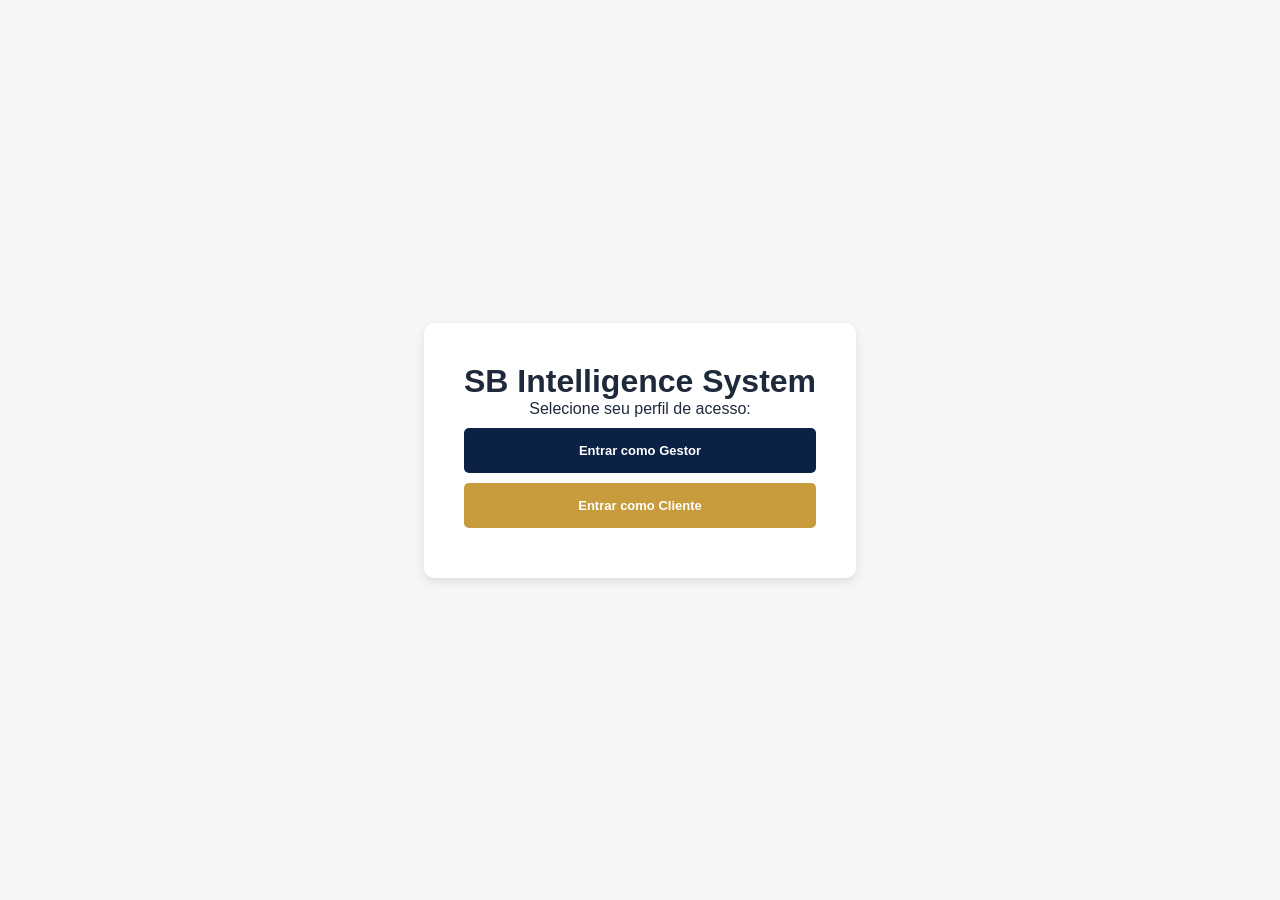
==== index.html @ a7cc28e0 "feat: versão inicial do projeto" ====
<!DOCTYPE html>
<html lang="pt-br">
<head>
    <meta charset="UTF-8">
    <title>SB Intelligence System - Acesso</title>
    <link rel="stylesheet" href="assets/css/style.css">
    <style>
        body { display: flex; justify-content: center; align-items: center; height: 100vh; background-color: #f4f7f6; }
        .login-box { text-align: center; background: white; padding: 40px; border-radius: 10px; box-shadow: 0 4px 10px rgba(0,0,0,0.1); }
        .btn-link { display: block; margin: 10px 0; padding: 15px 30px; text-decoration: none; border-radius: 5px; font-weight: bold; }
        .btn-gestor { background-color: #0B2146; color: white; }
        .btn-cliente { background-color: #C89B3C; color: white; }
    </style>
</head>
<body>

    <div class="login-box">
        <h1>SB Intelligence System</h1>
        <p>Selecione seu perfil de acesso:</p>
        
        <a href="views/gestor/dashboard-admin.html" class="btn-link btn-gestor">Entrar como Gestor</a>
        <a href="views/cliente/dashboard-cliente.html" class="btn-link btn-cliente">Entrar como Cliente</a>
    </div>

</body>
</html>
---- assets/css/style.css ----
/* ==========================================================================
   DESIGN SYSTEM GLOBAL - SB INTELLIGENCE SYSTEM (PADRÃO OURO)
   ========================================================================== */

:root {
    /* Cores Corporativas e de Identidade */
    --azul-principal: #0F1E36;    /* Azul Marinho Premium Profundo */
    --azul-sidebar: #0B1629;      /* Sidebar com tonalidade ligeiramente mais escura */
    --dourado: #C89B3C;           /* Dourado Corporativo (Apoio à Decisão / Êxito) */
    --fundo: #F4F6F9;             /* Cinza Claro Moderno para fundo de Tela */
    --branco: #FFFFFF;            /* Branco Puro para Cards e Containers */
    
    /* Tipografia e Textos */
    --texto-escuro: #1E293B;      /* Cinza Grafite para Títulos e Textos Principais */
    --texto-secundario: #64748B;  /* Cinza Médio para Detalhes e Legendas */
    --borda: #E2E8F0;             /* Cor de Borda Suave para Separação */

    /* Badges e Status de Negócio (Netflix & Compliance) */
    --sucesso: #2E7D32;           /* Verde para Regular, Pago e Liberado */
    --alerta: #ED6C02;            /* Laranja para Prazos Médios e Alertas */
    --erro: #D32F2F;              /* Vermelho para Vencido, Bloqueado e Não Pago */
}

/* ==========================================================================
   RESET E CONFIGURAÇÕES DE BASE
   ========================================================================== */
* {
    margin: 0;
    padding: 0;
    box-sizing: border-box;
    font-family: 'Segoe UI', -apple-system, BlinkMacSystemFont, Roboto, Helvetica, Arial, sans-serif;
}

body {
    background-color: var(--fundo);
    color: var(--texto-escuro);
    overflow-x: hidden;
    -webkit-font-smoothing: antialiased;
}

/* ==========================================================================
   ESTRUTURA DE LAYOUT EM REDE (FLUIDO E TOTAL)
   ========================================================================== */
.app-container {
    display: flex;
    min-height: 100vh;
    width: 100vw;
}

/* Sidebar Fixa */
.sidebar {
    width: 260px;
    background-color: var(--azul-sidebar);
    color: var(--branco);
    display: flex;
    flex-direction: column;
    flex-shrink: 0;
    box-shadow: 4px 0 10px rgba(0, 0, 0, 0.05);
    z-index: 10;
}

/* ==========================================
   LOGO DA SIDEBAR COM SUBTÍTULO CENTRALIZADO
   ========================================== */
.sidebar-logo {
    padding: 30px 24px;
    border-bottom: 1px solid rgba(255, 255, 255, 0.1);
    display: flex;
    flex-direction: column;
    gap: 6px;
    margin-bottom: 10px;
    text-align: center;     /* Centraliza as linhas de texto */
    align-items: center;    /* Força os blocos a se alinharem no meio */
}

.logo-main {
    font-size: 18px;
    font-weight: 700;
    color: var(--dourado);
    line-height: 1.2;
}

.logo-subtitle {
    font-size: 11px;
    font-weight: 600;
    color: #94A3B8;
    text-transform: uppercase;
    letter-spacing: 1px;
}

.sidebar nav {
    display: flex;
    flex-direction: column;
    padding: 20px 0;
    gap: 4px;
}

.nav-link {
    padding: 14px 24px;
    color: #94A3B8;
    text-decoration: none;
    font-size: 14px;
    font-weight: 500;
    display: flex;
    align-items: center;
    transition: all 0.2s ease;
    border-left: 4px solid transparent;
}

.nav-link:hover, .nav-link.active {
    color: var(--branco);
    background-color: rgba(255, 255, 255, 0.04);
    border-left-color: var(--dourado);
}

/* Área de Conteúdo Principal Flexível */
.main-content, .main-wrapper {
    flex: 1;
    display: flex;
    flex-direction: column;
    background-color: var(--fundo);
    min-width: 0; /* Previne estouros de layout */
}

/* Container de Conteúdo Geral */
.container {
    padding: 30px;
    width: 100%;
    max-width: 98% !important; /* Força expansão total idêntica ao Financeiro */
    margin: 0 auto;
    display: flex;
    flex-direction: column;
    gap: 24px;
}

/* ==========================================================================
   CABEÇALHO SUPERIOR PADRÃO OURO (HEADER GLOBAL 85PX)
   ========================================================================== */
.top-header, .header {
    height: 85px;
    background-color: var(--branco);
    border-bottom: 1px solid var(--borda);
    box-shadow: 0 2px 10px rgba(0, 0, 0, 0.02);
    display: flex;
    align-items: center;
    justify-content: space-between;
    padding: 0 40px;
    flex-shrink: 0;
    width: 100%;
}

.top-header h2, .header h2 {
    font-size: 24px;
    color: var(--azul-principal);
    font-weight: 600;
    margin: 0;
}

/* Perfil e Avatar */
.user-profile {
    display: flex;
    align-items: center;
    gap: 15px;
    font-size: 15px;
    font-weight: 500;
    color: var(--texto-escuro);
}

.user-profile .avatar {
    width: 45px;
    height: 45px;
    border-radius: 50%;
    background-color: var(--dourado);
    color: var(--branco);
    display: flex;
    align-items: center;
    justify-content: center;
    font-size: 18px;
    font-weight: bold;
    box-shadow: 0 2px 6px rgba(200, 155, 60, 0.3);
}

/* ==========================================================================
   CARDS E BLOCOS DE COMPONENTES
   ========================================================================== */
.card {
    background: var(--branco);
    border-radius: 8px;
    box-shadow: 0 4px 12px rgba(0, 0, 0, 0.03);
    padding: 24px;
    width: 100%;
    border-top: 4px solid transparent;
    transition: transform 0.2s, box-shadow 0.2s;
    
}

.card-title {
    font-size: 16px;
    color: var(--azul-principal);
    font-weight: 600;
    margin-bottom: 12px;
}

.card h2 {
    font-size: 28px;
    font-weight: 700;
    color: var(--texto-escuro);
    margin: 8px 0;
}
/* (Aqui em cima vai estar todo o resto do seu código CSS que já existe) */


/* Grid de KPIs - Totalmente Largo e Adaptável */
.kpi-grid {
    display: flex;
    gap: 24px;
    width: 100%;
}

.kpi-grid .card {
    flex: 1; /* Força todos os cards a se expandirem em frações idênticas */
    margin: 0;
}
/* ==========================================
   BORDAS DE DESTAQUE PARA OS CARDS (ACCENTS)
   ========================================== */
.card.accent-azul { border-top-color: var(--azul-principal); }
.card.accent-verde { border-top-color: var(--sucesso); }
.card.accent-laranja { border-top-color: var(--alerta); }
.card.accent-vermelho { border-top-color: var(--erro); }
.card.accent-dourado { border-top-color: var(--dourado); }

/* ==========================================================================
   ELEMENTOS DE FORMULÁRIO E FILTROS CONTEXTUAIS
   ========================================================================== */
.search-bar {
    padding: 10px 16px;
    border: 1px solid var(--borda);
    border-radius: 4px;
    font-size: 14px;
    outline: none;
    width: 100%;
    transition: border-color 0.2s;
    background-color: #FAFAFA;
}

.search-bar:focus {
    border-color: var(--azul-principal);
    background-color: var(--branco);
}

/* ==========================================================================
   TABELAS PROFISSIONAIS (B2B AUDITORIA)
   ========================================================================== */
.table-base, table {
    width: 100%;
    border-collapse: collapse;
    margin-top: 10px;
    text-align: left;
}

.table-base th, table th {
    padding: 14px 16px;
    background-color: #F8FAFC;
    color: var(--texto-secundario);
    font-size: 13px;
    font-weight: 600;
    text-transform: uppercase;
    letter-spacing: 0.5px;
    border-bottom: 1px solid var(--borda);
}

.table-base td, table td {
    padding: 16px;
    font-size: 14px;
    color: var(--texto-escuro);
    border-bottom: 1px solid #F1F5F9;
    vertical-align: middle;
}

.table-base tr:hover, table tr:hover {
    background-color: #F8FAFC;
}

/* Badges de Status Parametrizadas */
.badge {
    padding: 6px 12px;
    border-radius: 4px;
    font-size: 12px;
    font-weight: 600;
    display: inline-block;
    text-align: center;
}

.badge.ok, .badge.sucesso {
    background-color: #E8F5E9;
    color: var(--sucesso);
}

.badge.alerta {
    background-color: #FFF3E0;
    color: var(--alerta);
}

.badge.erro {
    background-color: #FFEBEE;
    color: var(--erro);
}

/* ==========================================================================
   BOTÕES DE AÇÃO PADRONIZADOS
   ========================================================================== */
/* Botão Principal Call To Action (+ Cadastrar / + Emitir) */
.btn-novo {
    background-color: var(--dourado);
    color: var(--branco);
    border: none;
    padding: 10px 20px;
    border-radius: 4px;
    font-size: 14px;
    font-weight: 600;
    cursor: pointer;
    white-space: nowrap;
    box-shadow: 0 2px 5px rgba(200, 155, 60, 0.2);
    transition: all 0.2s ease;
}

.btn-novo:hover {
    filter: brightness(0.95);
    box-shadow: 0 4px 8px rgba(200, 155, 60, 0.3);
}

/* Botões Internos de Linha de Tabela */
.btn-table {
    padding: 6px 12px;
    border-radius: 4px;
    border: 1px solid var(--borda);
    font-size: 12px;
    font-weight: 600;
    cursor: pointer;
    background-color: var(--branco);
    color: var(--texto-escuro);
    transition: all 0.2s ease;
}

.btn-table:hover {
    background-color: #F1F5F9;
    border-color: var(--texto-secundario);
}

/* Link Secundário de Navegação Rápida (Ver Todas >) */
.btn-link {
    font-size: 13px;
    font-weight: 600;
    color: var(--dourado);
    text-decoration: none;
    transition: color 0.2s;
}

.btn-link:hover {
    color: var(--azul-principal);
    text-decoration: underline;
}

/* ==========================================================================
   TIMELINES E COMPONENTES OPERACIONAIS (VISÃO CLIENTE)
   ========================================================================== */
.timeline {
    display: flex;
    flex-direction: column;
    gap: 20px;
    padding-left: 10px;
    margin-top: 15px;
}

.timeline-item {
    display: flex;
    align-items: center;
    gap: 15px;
}

.timeline-item .dot {
    width: 12px;
    height: 12px;
    border-radius: 50%;
    background-color: var(--borda);
    flex-shrink: 0;
}

.timeline-item.completed .dot { background-color: var(--sucesso); box-shadow: 0 0 0 4px rgba(46, 125, 50, 0.15); }
.timeline-item.scheduled .dot { background-color: var(--dourado); box-shadow: 0 0 0 4px rgba(200, 155, 60, 0.15); }
.timeline-item.pending .dot { background-color: var(--erro); box-shadow: 0 0 0 4px rgba(211, 47, 47, 0.15); }


/* ==========================================================================
   COMPONENTES REUSÁVEIS: FILTROS, AÇÕES E TEXTOS AUXILIARES
   ========================================================================== */

/* Grupo de filtros alinhados lado a lado */
.crm-filter-group {
    display: flex;
    gap: 12px;
    align-items: center;
    flex-wrap: wrap; /* Garante que não quebre em telas menores */
}

/* Campos de Seleção (Dropdowns) padronizados */
.select-filter {
    padding: 8px 12px;
    border: 1px solid var(--borda);
    border-radius: 4px;
    font-size: 13px;
    outline: none;
    background-color: var(--branco);
    color: var(--texto-escuro);
    cursor: pointer;
    transition: border-color 0.2s ease;
}

.select-filter:hover, .select-filter:focus {
    border-color: var(--azul-principal);
}

/* Grupo de botões de ação nas tabelas */
.btn-action-group {
    display: flex;
    gap: 6px;
}

/* Texto de legenda e detalhes (cinza pequeno) */
.text-detail { 
    font-size: 12px; 
    color: var(--texto-secundario); 
    margin-top: 4px; 
}
/* ==========================================
   COMPONENTE: SINO DE NOTIFICAÇÃO
   ========================================== */
.notification-container {
    position: relative;
    margin-right: 20px;
    cursor: pointer;
}

.notification-bell {
    font-size: 20px;
    color: var(--azul-principal);
    transition: transform 0.3s ease;
}

/* Animação de pulsação quando há notificações */
.has-notification::after {
    content: '';
    position: absolute;
    top: -2px;
    right: -2px;
    width: 10px;
    height: 10px;
    background-color: var(--erro);
    border-radius: 50%;
    animation: pulse 1.5s infinite;
}

@keyframes pulse {
    0% { transform: scale(1); opacity: 1; }
    50% { transform: scale(1.5); opacity: 0.5; }
    100% { transform: scale(1); opacity: 1; }
}

/* Dropdown de Notificações */
.notif-menu {
    position: absolute;
    top: 40px;
    right: 0;
    width: 300px;
    background: var(--branco);
    border-radius: 8px;
    box-shadow: 0 5px 15px rgba(0,0,0,0.15);
    display: none;
    z-index: 100;
    padding: 10px 0;
}

.notif-menu.active { display: block; }

.notif-item {
    padding: 12px 16px;
    border-bottom: 1px solid #F1F5F9;
    font-size: 12px;
    color: var(--texto-escuro);
}

.notif-item:hover { background-color: #F8FAFC; }
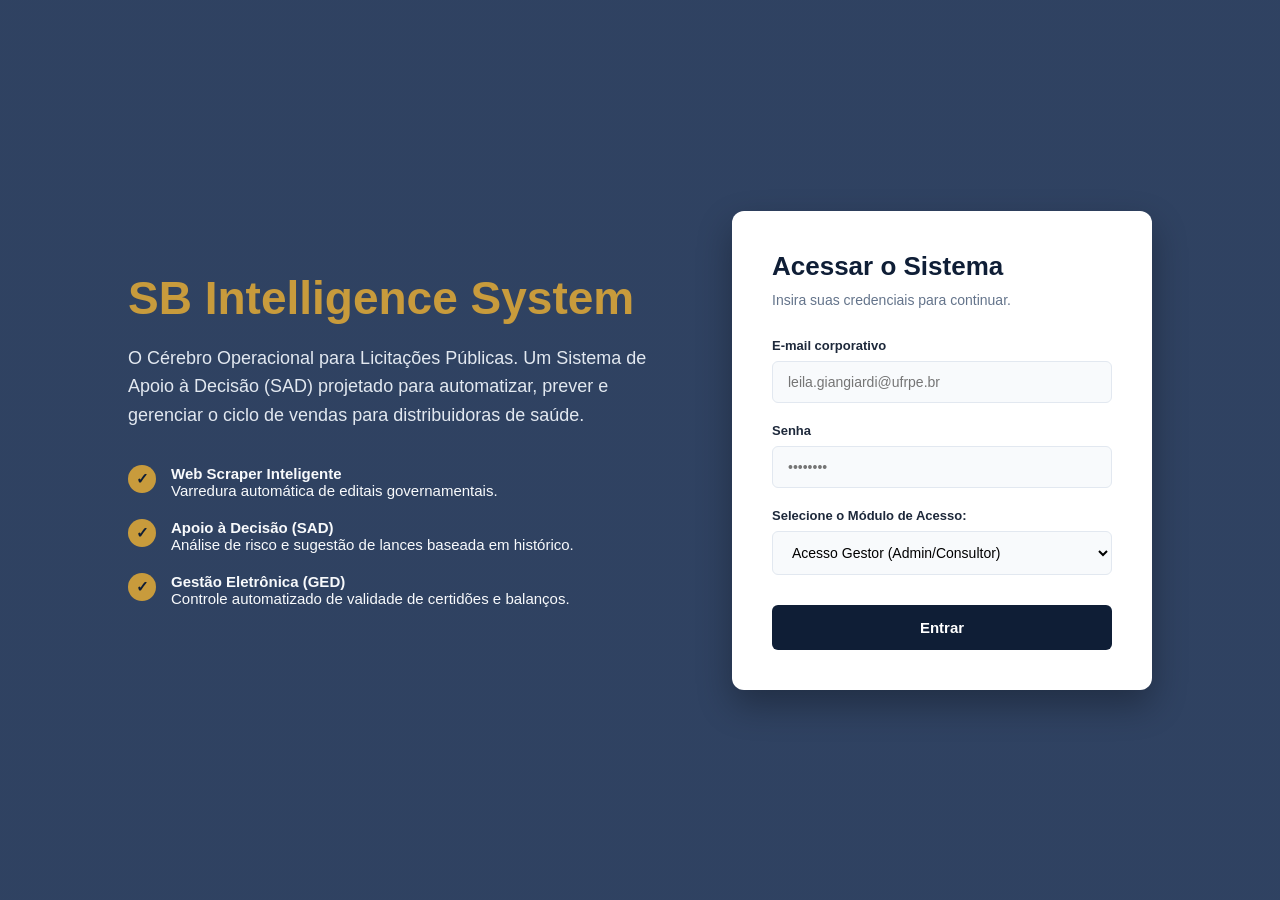
==== commit 69f76152: "tela de login e index" ====
--- a/index.html
+++ b/index.html
@@ -1,25 +1,75 @@
 <!DOCTYPE html>
-<html lang="pt-br">
+<html lang="pt-BR">
 <head>
     <meta charset="UTF-8">
-    <title>SB Intelligence System - Acesso</title>
+    <meta name="viewport" content="width=device-width, initial-scale=1.0">
+    <title>SB Intelligence System | Login</title>
+    <!-- Link para o CSS global -->
     <link rel="stylesheet" href="assets/css/style.css">
-    <style>
-        body { display: flex; justify-content: center; align-items: center; height: 100vh; background-color: #f4f7f6; }
-        .login-box { text-align: center; background: white; padding: 40px; border-radius: 10px; box-shadow: 0 4px 10px rgba(0,0,0,0.1); }
-        .btn-link { display: block; margin: 10px 0; padding: 15px 30px; text-decoration: none; border-radius: 5px; font-weight: bold; }
-        .btn-gestor { background-color: #0B2146; color: white; }
-        .btn-cliente { background-color: #C89B3C; color: white; }
-    </style>
+    <!-- Link para o Javascript de login -->
+    <script src="assets/js/login.js" defer></script>
 </head>
-<body>
+<body class="login-body">
 
-    <div class="login-box">
+    <!-- LADO ESQUERDO: Apresentação do Projeto -->
+    <div class="project-pitch">
         <h1>SB Intelligence System</h1>
-        <p>Selecione seu perfil de acesso:</p>
+        <p class="subtitle">
+            O Cérebro Operacional para Licitações Públicas. Um Sistema de Apoio à Decisão (SAD) projetado para automatizar, prever e gerenciar o ciclo de vendas para distribuidoras de saúde.
+        </p>
         
-        <a href="views/gestor/dashboard-admin.html" class="btn-link btn-gestor">Entrar como Gestor</a>
-        <a href="views/cliente/dashboard-cliente.html" class="btn-link btn-cliente">Entrar como Cliente</a>
+        <ul class="feature-list">
+            <li>
+                <span>✓</span>
+                <div>
+                    <strong>Web Scraper Inteligente</strong><br>
+                    Varredura automática de editais governamentais.
+                </div>
+            </li>
+            <li>
+                <span>✓</span>
+                <div>
+                    <strong>Apoio à Decisão (SAD)</strong><br>
+                    Análise de risco e sugestão de lances baseada em histórico.
+                </div>
+            </li>
+            <li>
+                <span>✓</span>
+                <div>
+                    <strong>Gestão Eletrônica (GED)</strong><br>
+                    Controle automatizado de validade de certidões e balanços.
+                </div>
+            </li>
+        </ul>
+    </div>
+
+    <!-- LADO DIREITO: Caixa de Login Flutuante -->
+    <div class="login-box-container">
+        <h2>Acessar o Sistema</h2>
+        <p>Insira suas credenciais para continuar.</p>
+
+        <!-- O formulário chama a função JS ao ser enviado -->
+        <form id="form-login">
+            <div class="form-group-login">
+                <label for="email">E-mail corporativo</label>
+                <input type="email" id="email" class="form-control" placeholder="leila.giangiardi@ufrpe.br" required>
+            </div>
+            
+            <div class="form-group-login">
+                <label for="senha">Senha</label>
+                <input type="password" id="senha" class="form-control" placeholder="••••••••" required>
+            </div>
+
+            <div class="form-group-login" style="margin-top: 10px;">
+                <label for="perfil">Selecione o Módulo de Acesso:</label>
+                <select id="perfil" class="form-control">
+                    <option value="gestor">Acesso Gestor (Admin/Consultor)</option>
+                    <option value="cliente">Acesso Cliente Final</option>
+                </select>
+            </div>
+
+            <button type="submit" class="btn-login">Entrar</button>
+        </form>
     </div>
 
 </body>
--- a/assets/css/style.css
+++ b/assets/css/style.css
@@ -490,4 +490,133 @@
     color: var(--texto-escuro);
 }
 
-.notif-item:hover { background-color: #F8FAFC; }+.notif-item:hover { background-color: #F8FAFC; }
+
+/* ==========================================
+   TELA DE LOGIN E APRESENTAÇÃO (INDEX)
+   ========================================== */
+.login-body { 
+    display: flex; 
+    height: 100vh; 
+    overflow: hidden; 
+    /* Imagem cobrindo a tela inteira com sobreposição escura */
+    background: linear-gradient(rgba(11, 33, 70, 0.85), rgba(11, 33, 70, 0.85)), url('https://images.unsplash.com/photo-1554224155-8d04cb21cd6c?auto=format&fit=crop&w=1920&q=80') center/cover no-repeat; 
+    align-items: center; 
+    justify-content: space-between; 
+    padding: 0 10%; /* Espaçamento para não encostar nas bordas da tela */
+}
+
+/* Textos da Apresentação na Esquerda */
+.project-pitch {
+    max-width: 550px;
+}
+
+.project-pitch h1 { 
+    color: var(--dourado); 
+    font-size: 46px; 
+    margin-bottom: 20px; 
+    line-height: 1.1;
+}
+
+.project-pitch .subtitle { 
+    font-size: 18px; 
+    line-height: 1.6; 
+    margin-bottom: 35px; 
+    color: #E2E8F0; 
+}
+
+.feature-list { 
+    list-style: none; 
+}
+
+.feature-list li { 
+    margin-bottom: 20px; 
+    display: flex; 
+    align-items: flex-start; 
+    gap: 15px; 
+    font-size: 15px;
+    color: #F8FAFC;
+}
+
+.feature-list span {
+    background-color: var(--dourado);
+    color: var(--azul-principal);
+    font-weight: bold;
+    border-radius: 50%;
+    width: 28px;
+    height: 28px;
+    display: flex;
+    align-items: center;
+    justify-content: center;
+    flex-shrink: 0;
+}
+
+/* Caixa Flutuante de Login na Direita */
+.login-box-container { 
+    background-color: var(--branco); 
+    width: 100%; 
+    max-width: 420px; 
+    padding: 40px; 
+    border-radius: 12px; /* Bordas bem arredondadas */
+    box-shadow: 0 15px 35px rgba(0,0,0,0.3); /* Sombra para o efeito "flutuante" */
+    z-index: 2; 
+}
+
+.login-box-container h2 { 
+    color: var(--azul-principal); 
+    margin-bottom: 10px; 
+    font-size: 26px;
+}
+
+.login-box-container p {
+    font-size: 14px;
+    color: var(--texto-secundario);
+    margin-bottom: 30px;
+}
+
+.form-group-login { 
+    margin-bottom: 20px; 
+}
+
+.form-group-login label { 
+    display: block; 
+    font-size: 13px; 
+    font-weight: 600; 
+    color: var(--texto-escuro); 
+    margin-bottom: 8px; 
+}
+
+.form-control { 
+    width: 100%; 
+    padding: 12px 15px; 
+    border: 1px solid var(--borda); 
+    border-radius: 6px; 
+    outline: none; 
+    font-size: 14px;
+    transition: border-color 0.2s;
+    background-color: #F8FAFC;
+}
+
+.form-control:focus { 
+    border-color: var(--dourado); 
+    background-color: var(--branco);
+}
+
+/* Botão de Login Corrigido */
+.btn-login {
+    width: 100%; /* Ocupa toda a largura da caixa */
+    background-color: var(--azul-principal);
+    color: var(--branco);
+    padding: 14px;
+    border: none;
+    border-radius: 6px;
+    font-size: 15px;
+    font-weight: bold;
+    cursor: pointer;
+    transition: background-color 0.3s ease;
+    margin-top: 10px;
+}
+
+.btn-login:hover {
+    background-color: var(--dourado);
+}
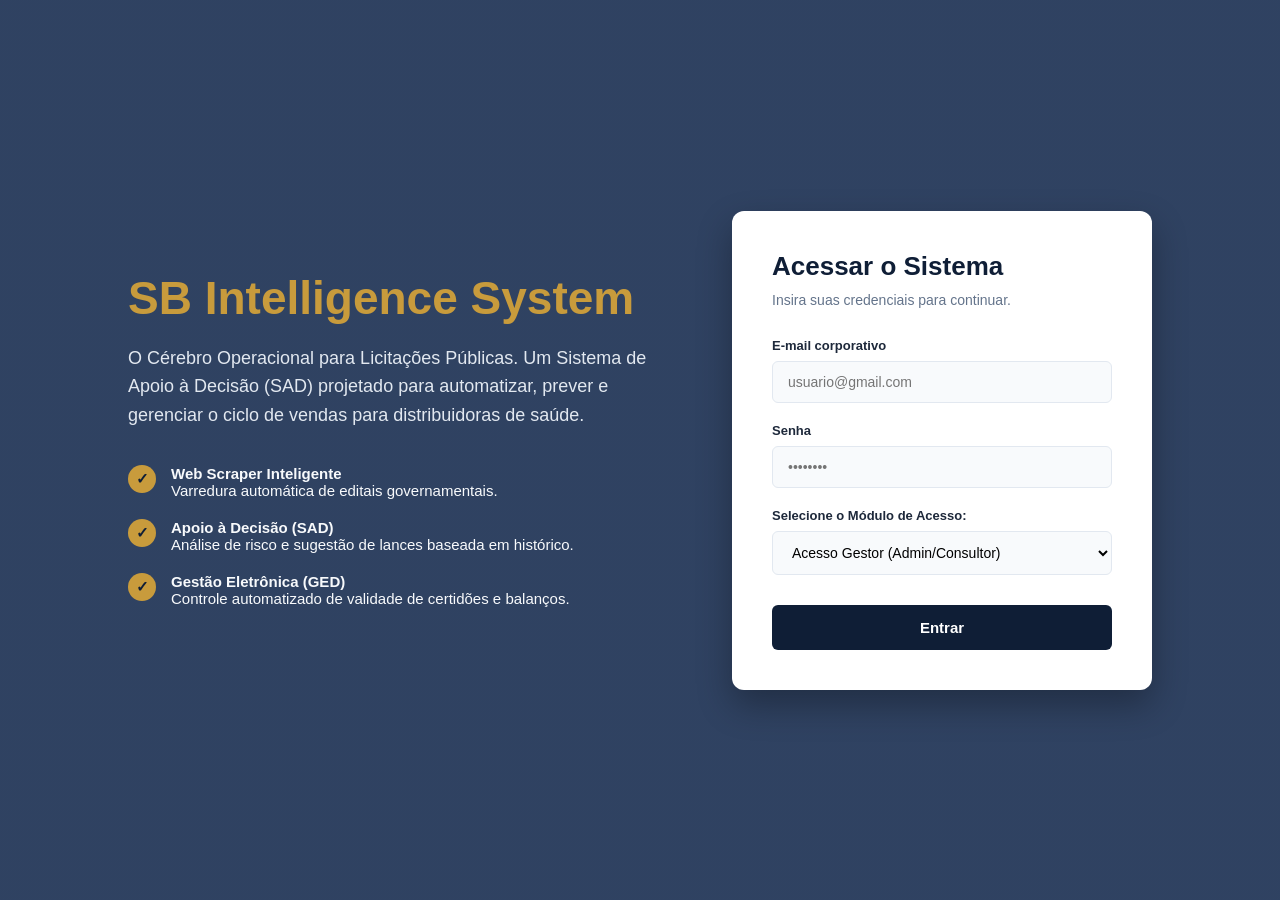
==== commit 37f2c439: "correção" ====
--- a/index.html
+++ b/index.html
@@ -52,7 +52,7 @@
         <form id="form-login">
             <div class="form-group-login">
                 <label for="email">E-mail corporativo</label>
-                <input type="email" id="email" class="form-control" placeholder="leila.giangiardi@ufrpe.br" required>
+                <input type="email" id="email" class="form-control" placeholder="usuario@gmail.com" required>
             </div>
             
             <div class="form-group-login">
